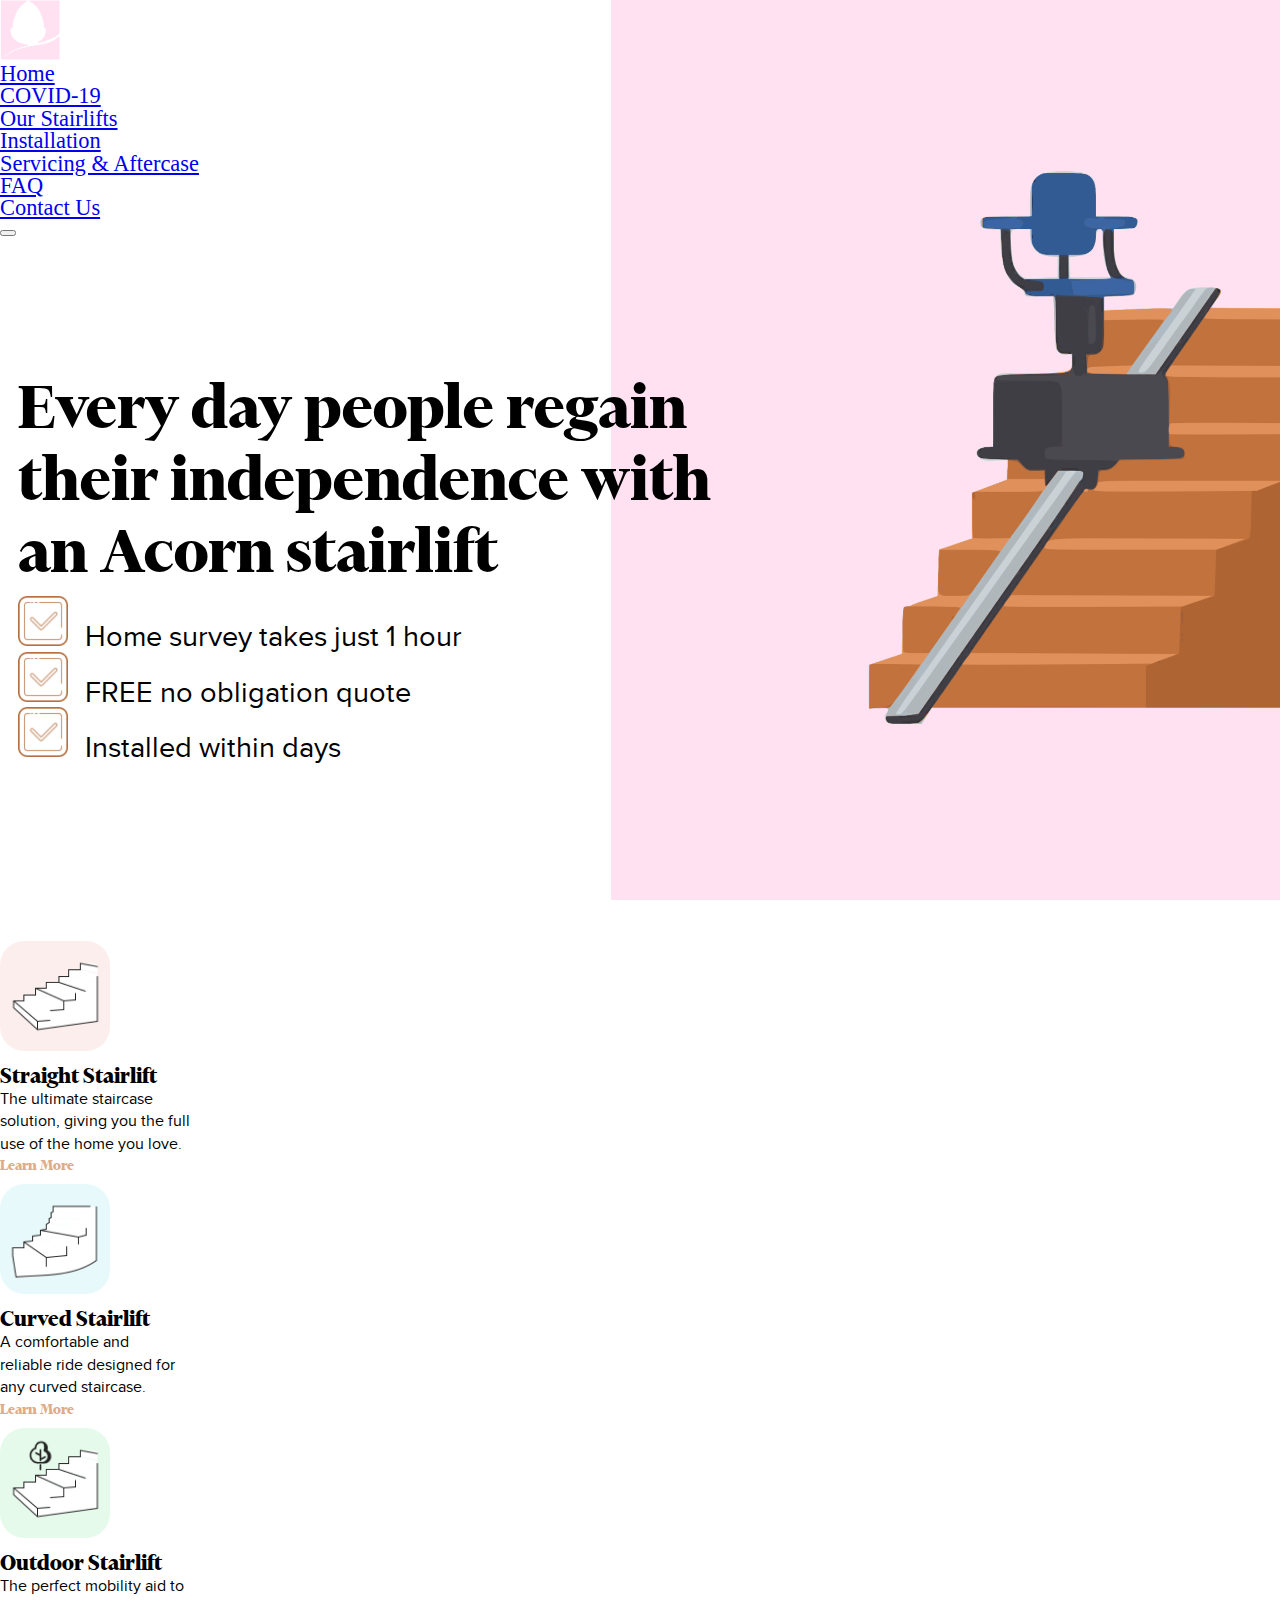
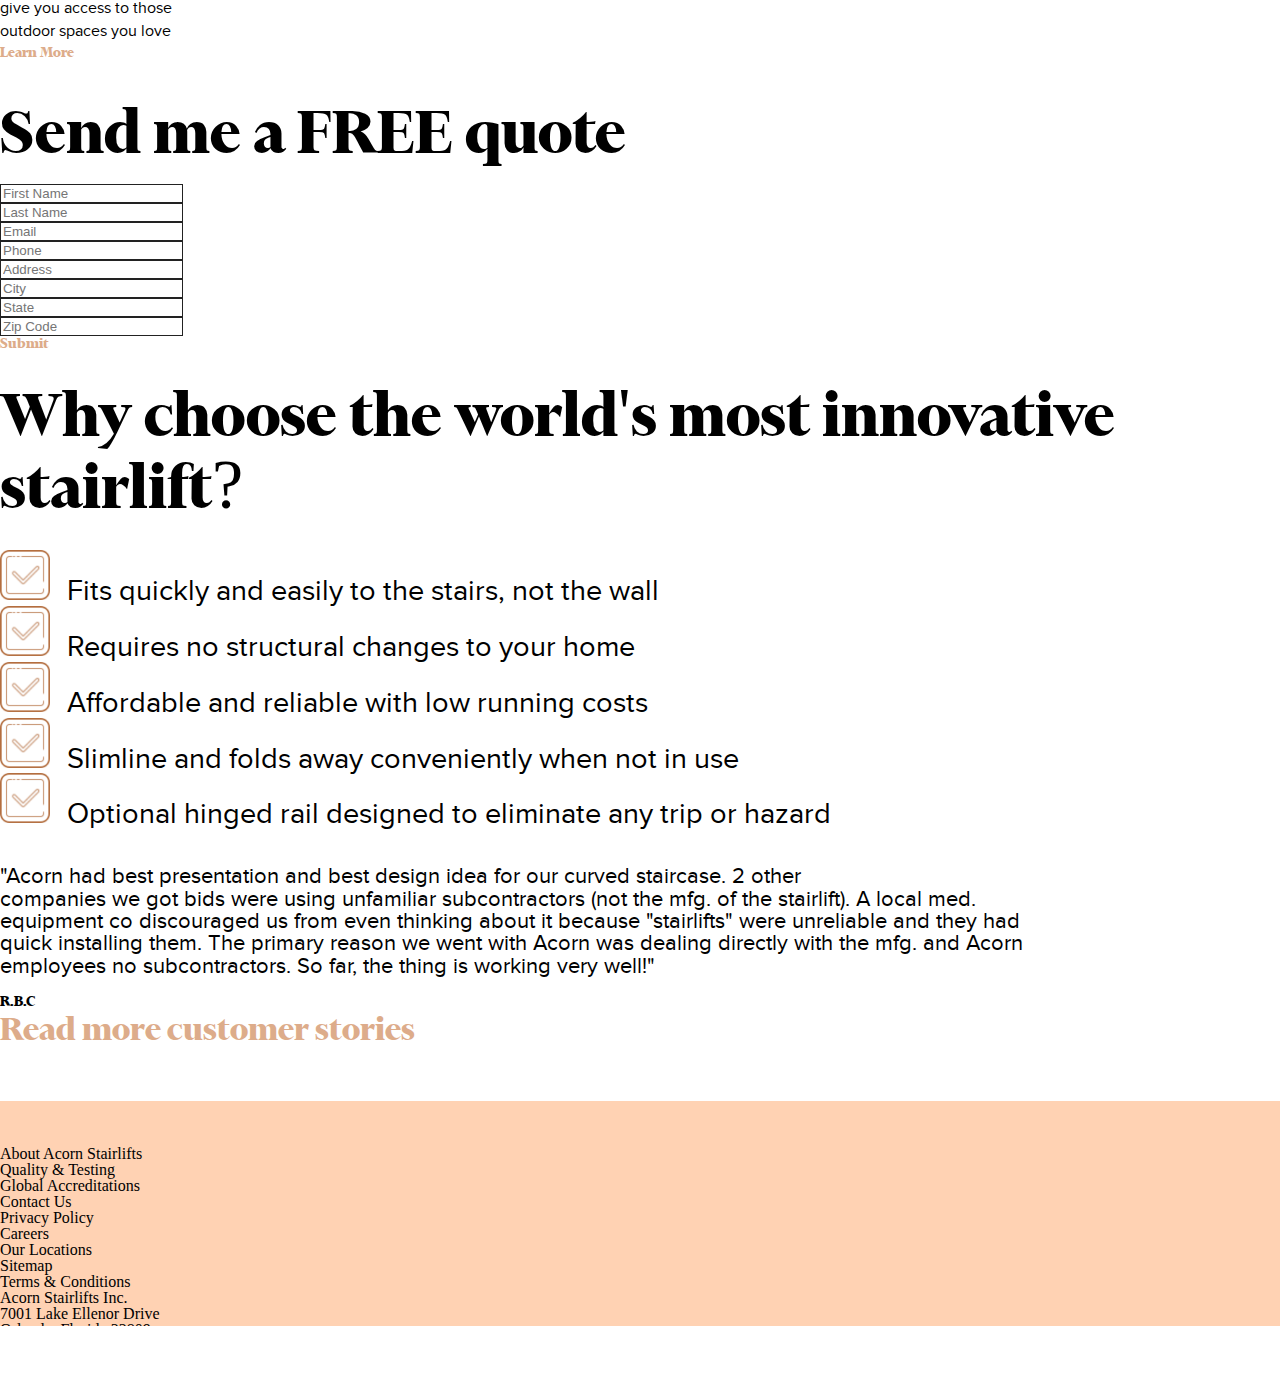
==== index.html @ dc30d9cb "initial commit" ====
<!DOCTYPE html>
<html lang="en">

<head>
    <meta charset="UTF-8">
    <meta name="viewport" content="width=device-width, initial-scale=1.0">
    <link rel="stylesheet" href="reset.css">
    <link rel="stylesheet" href="https://stackpath.bootstrapcdn.com/bootstrap/4.5.0/css/bootstrap.min.css"
        integrity="sha384-9aIt2nRpC12Uk9gS9baDl411NQApFmC26EwAOH8WgZl5MYYxFfc+NcPb1dKGj7Sk" crossorigin="anonymous">
    <link rel="stylesheet" href="style.css">
    <title>Acorns Stairlifts</title>
</head>

<body>

    <div class="jumbotron jumbotron-fluid">
        <nav class="navbar navbar-expand-xl navbar-light">
            <div class="d-flex w-50 order-0">
                <a class="navbar-brand mr-1" href="#">
                    <img src="./img/assets/acorn-logo-alt-2-white.png" width="60" alt="" srcset="">
                </a>
            </div>
            <div class="navbar-collapse collapse justify-content-center order-2 w-100" id="collapsingNavbar">
                <ul class="navbar-nav">
                    <li class="nav-item active">
                        <a class="nav-link" href="javascript:;">Home</a>
                    </li>
                    <li class="nav-item">
                        <a class="nav-link text-nowrap" href="javascript:;">COVID-19</a>
                    </li>
                    <li class="nav-item">
                        <a class="nav-link text-nowrap" href="javascript:;">Our Stairlifts</a>
                    </li>
                    <li class="nav-item">
                        <a class="nav-link text-nowrap" href="javascript:;">Installation</a>
                    </li>
                    <li class="nav-item">
                        <a class="nav-link text-nowrap" href="javascript:;">Servicing & Aftercase</a>
                    </li>
                    <li class="nav-item">
                        <a class="nav-link text-nowrap" href="javascript:;">FAQ</a>
                    </li>
                    <li class="nav-item">
                        <a class="nav-link text-nowrap" href="javascript:;">Contact Us</a>
                    </li>
                </ul>
            </div>
            <div class="navbar-text small text-truncate mt-1 w-50 text-right order-1 order-md-last">
                <!-- always show -->
                <button class="navbar-toggler" type="button" data-toggle="collapse" data-target="#collapsingNavbar">
                    <span class="navbar-toggler-icon"></span>
                </button>
            </div>
        </nav>

        <div class="container hero-heading">
            <h1 class="display-4 hero-copy">
                Every day people regain <br>
                their independence with <br>
                an Acorn stairlift
            </h1>
            <div class="hero-list">
                <p class="list lead"> <img class="checkbox-img" src="./img/assets/checkbox.png" width="50" alt=""
                        srcset=""> Home survey takes
                    just 1 hour</p>
                <p class="list lead"> <img class="checkbox-img" src="./img/assets/checkbox.png" width="50" alt=""
                        srcset=""> FREE no obligation
                    quote</p>
                <p class="list lead"> <img class="checkbox-img" src="./img/assets/checkbox.png" width="50" alt=""
                        srcset=""> Installed within
                    days</p>
            </div>

        </div>

    </div>

    <div class="container text-center stair-icons">
        <div class="row">
            <div class="col-sm stair-desc">
                <img class="stair-icon-img" src="./img/assets/straight-stair-icon.png" width="110" alt="" srcset="">
                <br>
                <h3 class="stair-heading">Straight Stairlift</h3>
                <p class="icon-text">
                    The ultimate staircase <br>
                    solution, giving you the full <br>
                    use of the home you love.
                </p>
                <h4 class="stair-learn-more">Learn More</h4>
            </div>
            <div class="col-sm stair-desc">
                <img class="stair-icon-img" src="./img/assets/curved-stair-icon.png" width="110" alt="" srcset="">
                <br>
                <h3 class="stair-heading">Curved Stairlift</h3>
                <p class="icon-text">
                    A comfortable and <br>
                    reliable ride designed for <br>
                    any curved staircase.
                </p>
                <h4 class="stair-learn-more">Learn More</h4>
            </div>
            <div class="col-sm stair-desc">
                <img class="stair-icon-img" src="./img/assets/outdoor-stair-icon.png" width="110" alt="" srcset="">
                <br>
                <h3 class="stair-heading">Outdoor Stairlift</h3>
                <p class="icon-text">
                    The perfect mobility aid to <br>
                    give you access to those <br>
                    outdoor spaces you love
                </p>
                <h4 class="stair-learn-more">Learn More</h4>
            </div>
        </div>
    </div>

    <div class="container quote-form">
        <h1 class="text-center form-heading">Send me a FREE quote</h1>
        <br>
        <form>

            <div class="row">

                <div class="form-group col-sm">
                    <input type="name" class="form-control" placeholder="First Name">
                </div>
                <div class="form-group col-sm">
                    <input type="name" class="form-control" placeholder="Last Name">
                </div>

            </div>

            <div class="row">

                <div class="form-group col-sm">
                    <input type="email" class="form-control" placeholder="Email">
                </div>
                <div class="form-group col-sm">
                    <input type="phone" class="form-control" placeholder="Phone">
                </div>

            </div>

            <div class="row">

                <div class="form-group col-sm">
                    <input type="address" class="form-control" placeholder="Address">
                </div>

            </div>

            <div class="row">

                <div class="form-group col-sm">
                    <input type="" class="form-control" placeholder="City">
                </div>
                <div class="form-group col-sm">
                    <input type="" class="form-control" placeholder="State">
                </div>
                <div class="form-group col-sm">
                    <input type="" class="form-control" placeholder="Zip Code">
                </div>

            </div>

            <div class="text-center">
                <h4 class="stair-learn-more">Submit</h4>
            </div>

        </form>
    </div>

    <div class="why-choose">

        <h1 class="text-center why-copy">Why choose the world's most innovative stairlift?</h1>

        <div class="container text-center why-list">

            <div style="display: inline-block; text-align: left;">
                <p class="list lead"> <img class="checkbox-img" src="./img/assets/checkbox.png" width="50" alt="" srcset=""> Fits quickly and
                    easily to the stairs, not the wall</p>
                <p class="list lead"> <img class="checkbox-img" src="./img/assets/checkbox.png" width="50" alt="" srcset=""> Requires no
                    structural changes to your home</p>
                <p class="list lead"> <img class="checkbox-img" src="./img/assets/checkbox.png" width="50" alt="" srcset=""> Affordable and
                    reliable with low running costs</p>
                <p class="list lead"> <img class="checkbox-img" src="./img/assets/checkbox.png" width="50" alt="" srcset=""> Slimline and
                    folds away conveniently when not in use</p>
                <p class="list lead"> <img class="checkbox-img" src="./img/assets/checkbox.png" width="50" alt="" srcset=""> Optional hinged
                    rail designed to eliminate any trip or hazard</p>
            </div>

        </div>

    </div>

    <div class="container text-center quote-div">

        <div style="display: inline-block; text-align: left;">
            <p class="quote-text"> "Acorn had best presentation and best design idea for our curved staircase. 2 other
                <br>
                companies we got bids were using unfamiliar subcontractors (not the mfg. of the stairlift). A local med.
                <br>
                equipment co discouraged us from even thinking about it because "stairlifts" were unreliable and they
                had <br>
                quick installing them. The primary reason we went with Acorn was dealing directly with the mfg. and
                Acorn <br>
                employees no subcontractors. So far, the thing is working very well!" </p>
            <br>
            <h4>R.B.C</h4>
        </div>

        <h1 class="read-more-customer">Read more customer stories</h1>

    </div>

    <div class="footer">

        <div class="container">

            <div class="row footer-text">
                <div class="col-sm">
                    <ul>
                        <li>About Acorn Stairlifts</li>
                        <li>Quality & Testing</li>
                        <li>Global Accreditations</li>
                        <li>Contact Us</li>
                    </ul>
                </div>
                <div class="col-sm">
                    <ul>
                        <li>Privacy Policy</li>
                        <li>Careers</li>
                        <li>Our Locations</li>
                        <li>Sitemap</li>
                        <li>Terms & Conditions</li>
                    </ul>
                </div>
                <div class="col-sm">
                    <ul>
                        <li>Acorn Stairlifts Inc.</li>
                        <li>7001 Lake Ellenor Drive</li>
                        <li>Orlando, Florida 32809</li>
                        <li>USA</li>
                        <br>
                        <li>Toll-FREE: 1-866-873-6574</li>
                    </ul>
                </div>

            </div>

            
            
            





            
            




        </div>



    </div>

    <footer>

    </footer>




    <!-- JS, Popper.js, and jQuery -->
    <script src="https://code.jquery.com/jquery-3.5.1.slim.min.js"
        integrity="sha384-DfXdz2htPH0lsSSs5nCTpuj/zy4C+OGpamoFVy38MVBnE+IbbVYUew+OrCXaRkfj"
        crossorigin="anonymous"></script>
    <script src="https://cdn.jsdelivr.net/npm/popper.js@1.16.0/dist/umd/popper.min.js"
        integrity="sha384-Q6E9RHvbIyZFJoft+2mJbHaEWldlvI9IOYy5n3zV9zzTtmI3UksdQRVvoxMfooAo"
        crossorigin="anonymous"></script>
    <script src="https://stackpath.bootstrapcdn.com/bootstrap/4.5.0/js/bootstrap.min.js"
        integrity="sha384-OgVRvuATP1z7JjHLkuOU7Xw704+h835Lr+6QL9UvYjZE3Ipu6Tp75j7Bh/kR0JKI"
        crossorigin="anonymous"></script>
</body>

</html>
---- style.css ----
@font-face {
    font-family: financierDisplayBold;
    src: url(./fonts/financier-display-test-bold.woff);
}

@font-face {
    font-family: proximaNova;
    src: url(./fonts/proximanova-regular-webfont.woff);
}

h1, h2, h3, h4, h5, h6 {
    font-family: financierDisplayBold;
}

p {
    font-family: proximaNova;
}

/* bootstrap default is xs */

.jumbotron {
    background: #FFE1F2;
    padding: 0rem 1rem;
    margin-bottom: 1rem;
}

.hero-heading {
    padding-bottom: 10px;
}

.hero-copy {
    font-size: 3.4rem;
    line-height: 3.5rem;
}

.lead {
    font-size: 1.1rem;
    font-weight: 300;
}

.checkbox-img {
    margin-right: 10px;
    width: 40px;
}

.stair-desc {
    margin-bottom: 10px;
}

.stair-icons {
    padding: 25px 0;
}

.stair-icon-img {
    margin-bottom: 15px;
}

.stair-heading {
    font-size: 1.5rem;
}

.icon-text {
    font-size: 1.3rem;
    line-height: 1.4rem;
    margin-bottom: 0.2rem;
}

.stair-learn-more {
    color: #DDAC8A;
}

.form-heading, .why-copy, .read-more-customer {
    font-size: 2.3rem;
    line-height: 2.4rem;
}

.read-more-customer {
    color: #DDAC8A;
}

.quote-div {
    margin-top: 10px;
    margin-bottom: 25px;
}

.footer {
    background-color: #FFD2B3;
    height: 80vh;
}

.footer-text {
    padding-top: 5vh;
}

.nav-link {
    font-size: 1.6rem;
}

/* Extra large devices (large desktops, 1200px and up) */

@media (min-width: 1200px) {
    .nav-link {
        font-size: 1.4rem;
    }
    .jumbotron {
        padding: 0 0;
        background-image: url(./img/assets/hero-alt-3.png);
        background-size: cover;
        height: 100vh;
    }
    .hero-heading {
        padding: 15vh 2vh;
    }
    .hero-copy {
        font-size: 4.4rem;
        line-height: 4.5rem;
    }
    .hero-list {
        padding-top: 1vh;
    }
    .lead {
        font-size: 1.8rem !important;
    }
    .checkbox-img {
        margin-right: 10px;
    }
    .stair-icons {
        padding: 25px 0;
    }
    .stair-icon-img {
        margin-bottom: 10px;
    }
    .stair-heading {
        font-size: 1.5rem;
    }
    .icon-text {
        font-size: 1.3rem;
        line-height: 1.4rem;
        margin-bottom: 0.2rem;
    }
    .stair-learn-more {
        color: #DDAC8A;
    }
    .form-heading {
        font-size: 4.4rem;
        line-height: 4.5rem;
    }
    input, select, textarea {
        border: 1px solid #222222 !important;
        border-radius: 0px !important;
    }
    .form-control:focus {
        border-color: #DDAC8A !important;
        box-shadow: inset 0 1px 1px rgba(0, 0, 0, 0.075), 0 0 8px rgba(255, 0, 0, 0.6) !important;
        border-radius: 0px !important;
    }
    .why-choose, .why-list {
        padding-top: 3vh;
    }
    .why-copy {
        font-size: 4.4rem;
        line-height: 4.5rem;
    }
    .quote-div {
        padding-top: 3vh;
        padding-bottom: 3vh;
        ;
    }
    .quote-text {
        font-size: 1.4rem;
    }
    .read-more-customer {
        color: #DDAC8A;
    }
    .footer {
        background-color: #FFD2B3;
        height: 25vh;
    }
    .footer-text {
        padding-top: 5vh;
    }
    .container, .container-lg, .container-md, .container-sm, .container-xl {
        max-width: 1330px;
    }
    .quote-form {
        max-width: 900px;
    }
}

/* // Large devices (desktops, 992px and up) */

@media (min-width: 992px) {
    .jumbotron {
        padding: 0 0;
        background-image: url(./img/assets/hero-alt-3.png);
        background-size: cover;
        max-height: 100vh;
    }

}

/* // Medium devices (tablets, 768px and up) */

@media (min-width: 768px) {}

/* // Small devices (landscape phones, 576px and up) */

@media (min-width: 576px) {
    .checkbox-img {
        width: 50px;
    }

    .icon-text {
        font-size: 1rem;
        line-height: 1.4rem;
        margin-bottom: 0.2rem;
    }
    .footer {
        background-color: #FFD2B3;
        height: 25vh;
    }
}

/* for specific phones */

/* iphone 5/SE */
@media (width:320px) { 
    .hero-copy {
        font-size: 3.0rem;
        line-height: 3.1rem;
    }
 }

 /* iphone X */
 @media (width:375px) { 
    .footer {
        background-color: #FFD2B3;
        height: 60vh;
    }
 }

 /* iPad */
 @media (width:768px) { 
    .footer {
        background-color: #FFD2B3;
        height: 25vh;
    }
    .jumbotron {
        padding: 0 0;
        background-image: url(./img/assets/hero-alt-3-tablet.png);
        background-size: cover;
        max-height: 100vh;
    }
 }


  /* ilarge laptop */
  @media (width:1024px) { 
    .footer {
        background-color: #FFD2B3;
        height: 60vh;
    }
 }
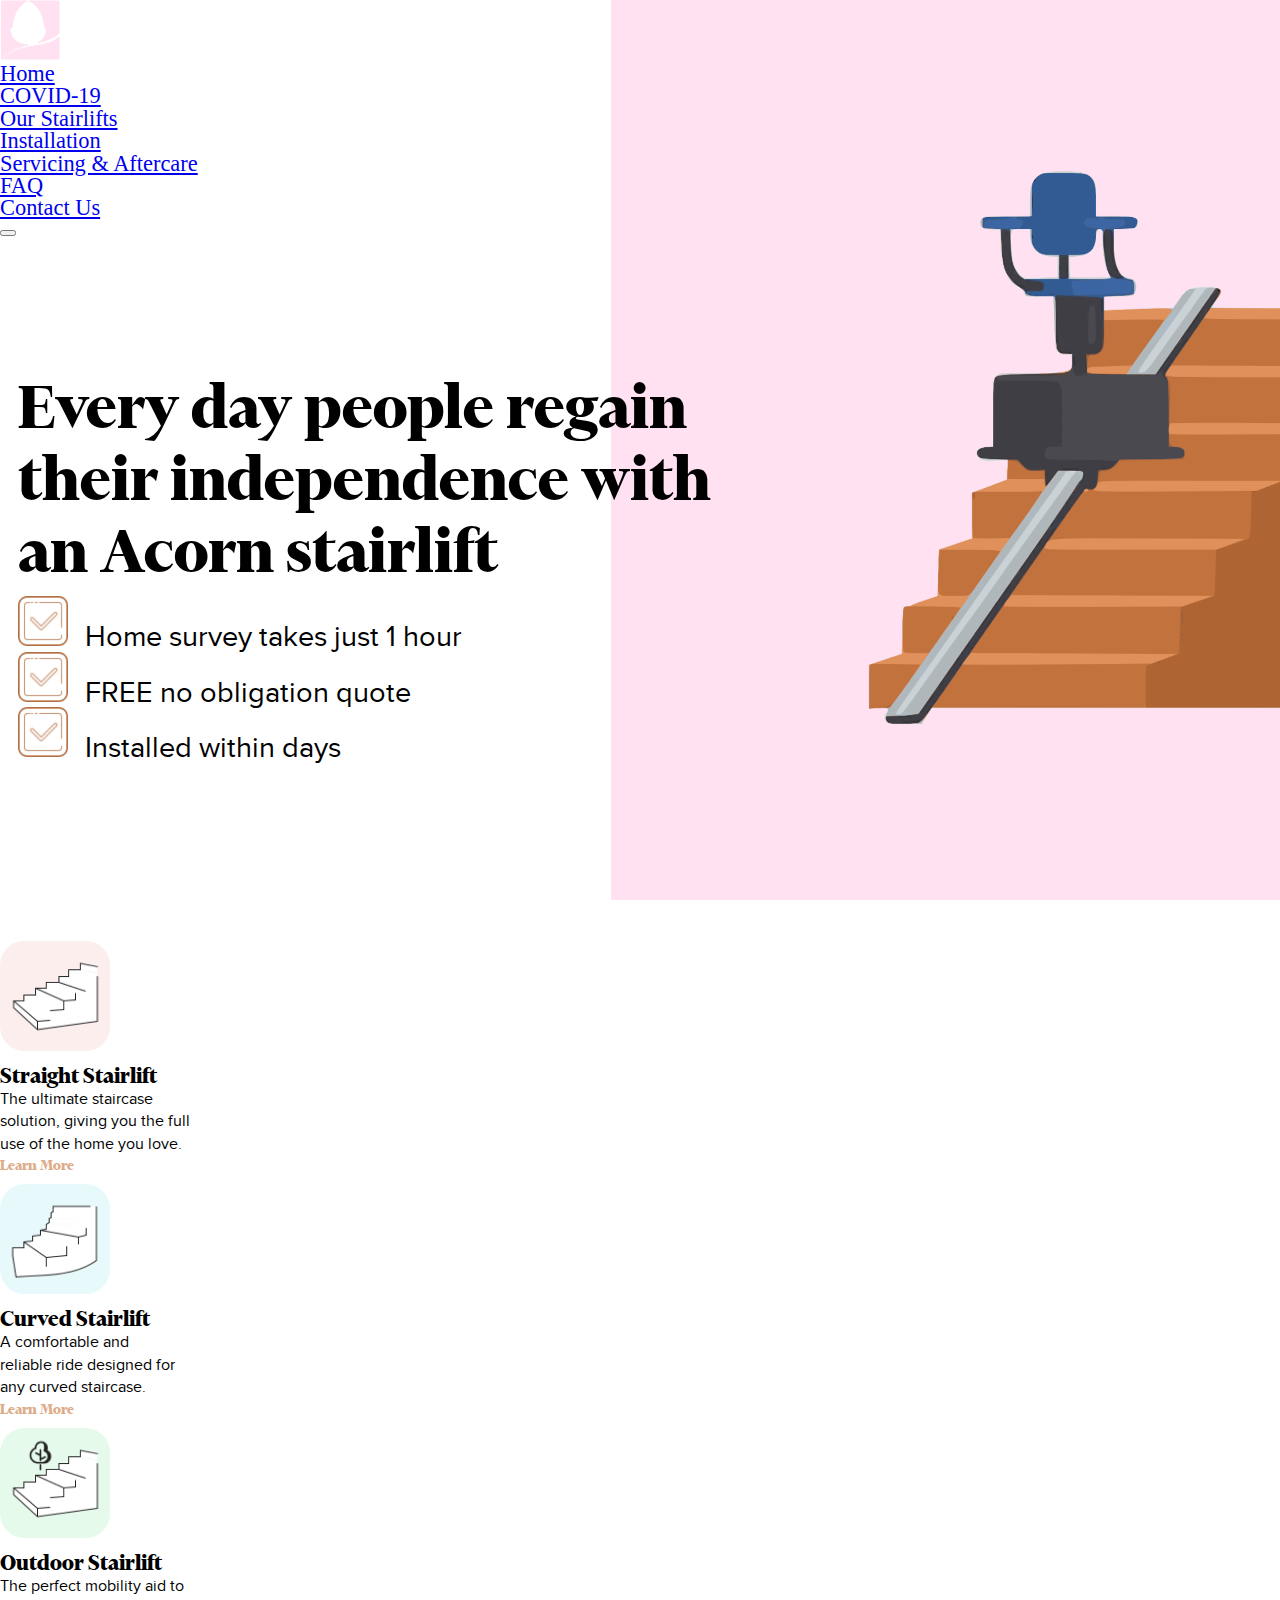
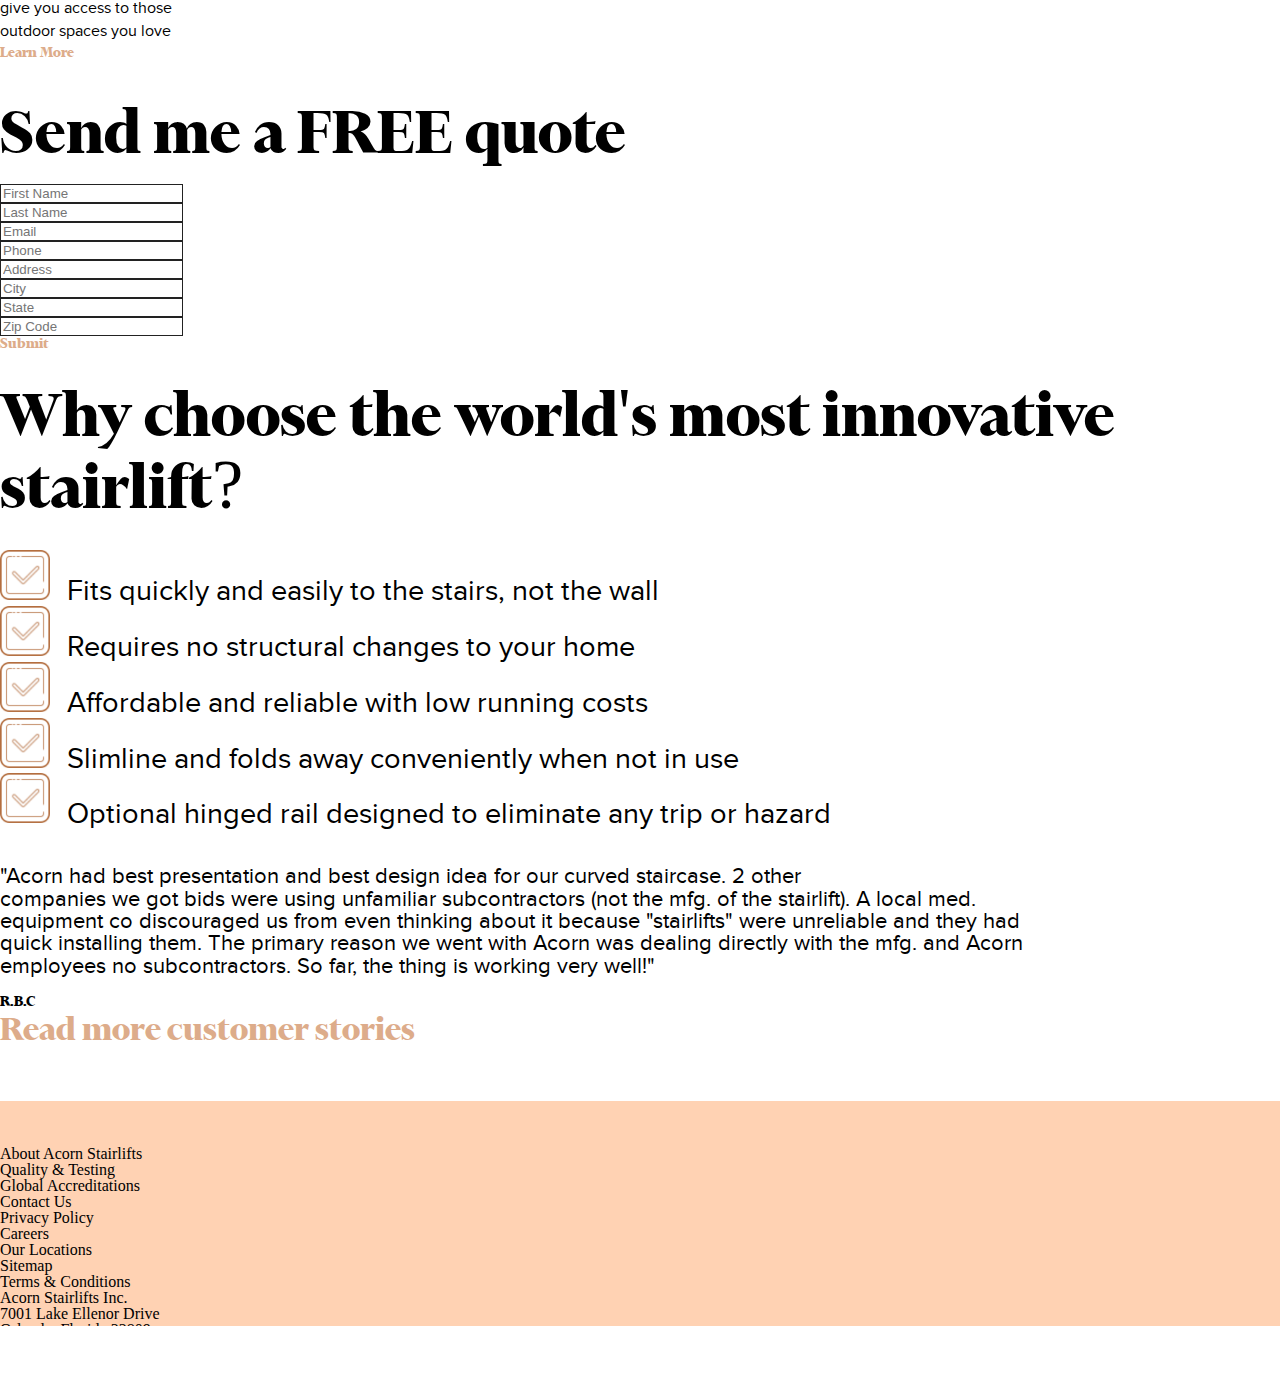
==== commit f9139127: "speling error" ====
--- a/index.html
+++ b/index.html
@@ -35,7 +35,7 @@
                         <a class="nav-link text-nowrap" href="javascript:;">Installation</a>
                     </li>
                     <li class="nav-item">
-                        <a class="nav-link text-nowrap" href="javascript:;">Servicing & Aftercase</a>
+                        <a class="nav-link text-nowrap" href="javascript:;">Servicing & Aftercare</a>
                     </li>
                     <li class="nav-item">
                         <a class="nav-link text-nowrap" href="javascript:;">FAQ</a>
--- a/style.css
+++ b/style.css
@@ -237,6 +237,12 @@
         background-color: #FFD2B3;
         height: 60vh;
     }
+    .jumbotron {
+        height: 100vh;
+    }
+    .hero-heading{
+        padding-top: 20px;
+    }
  }
 
  /* iPad */
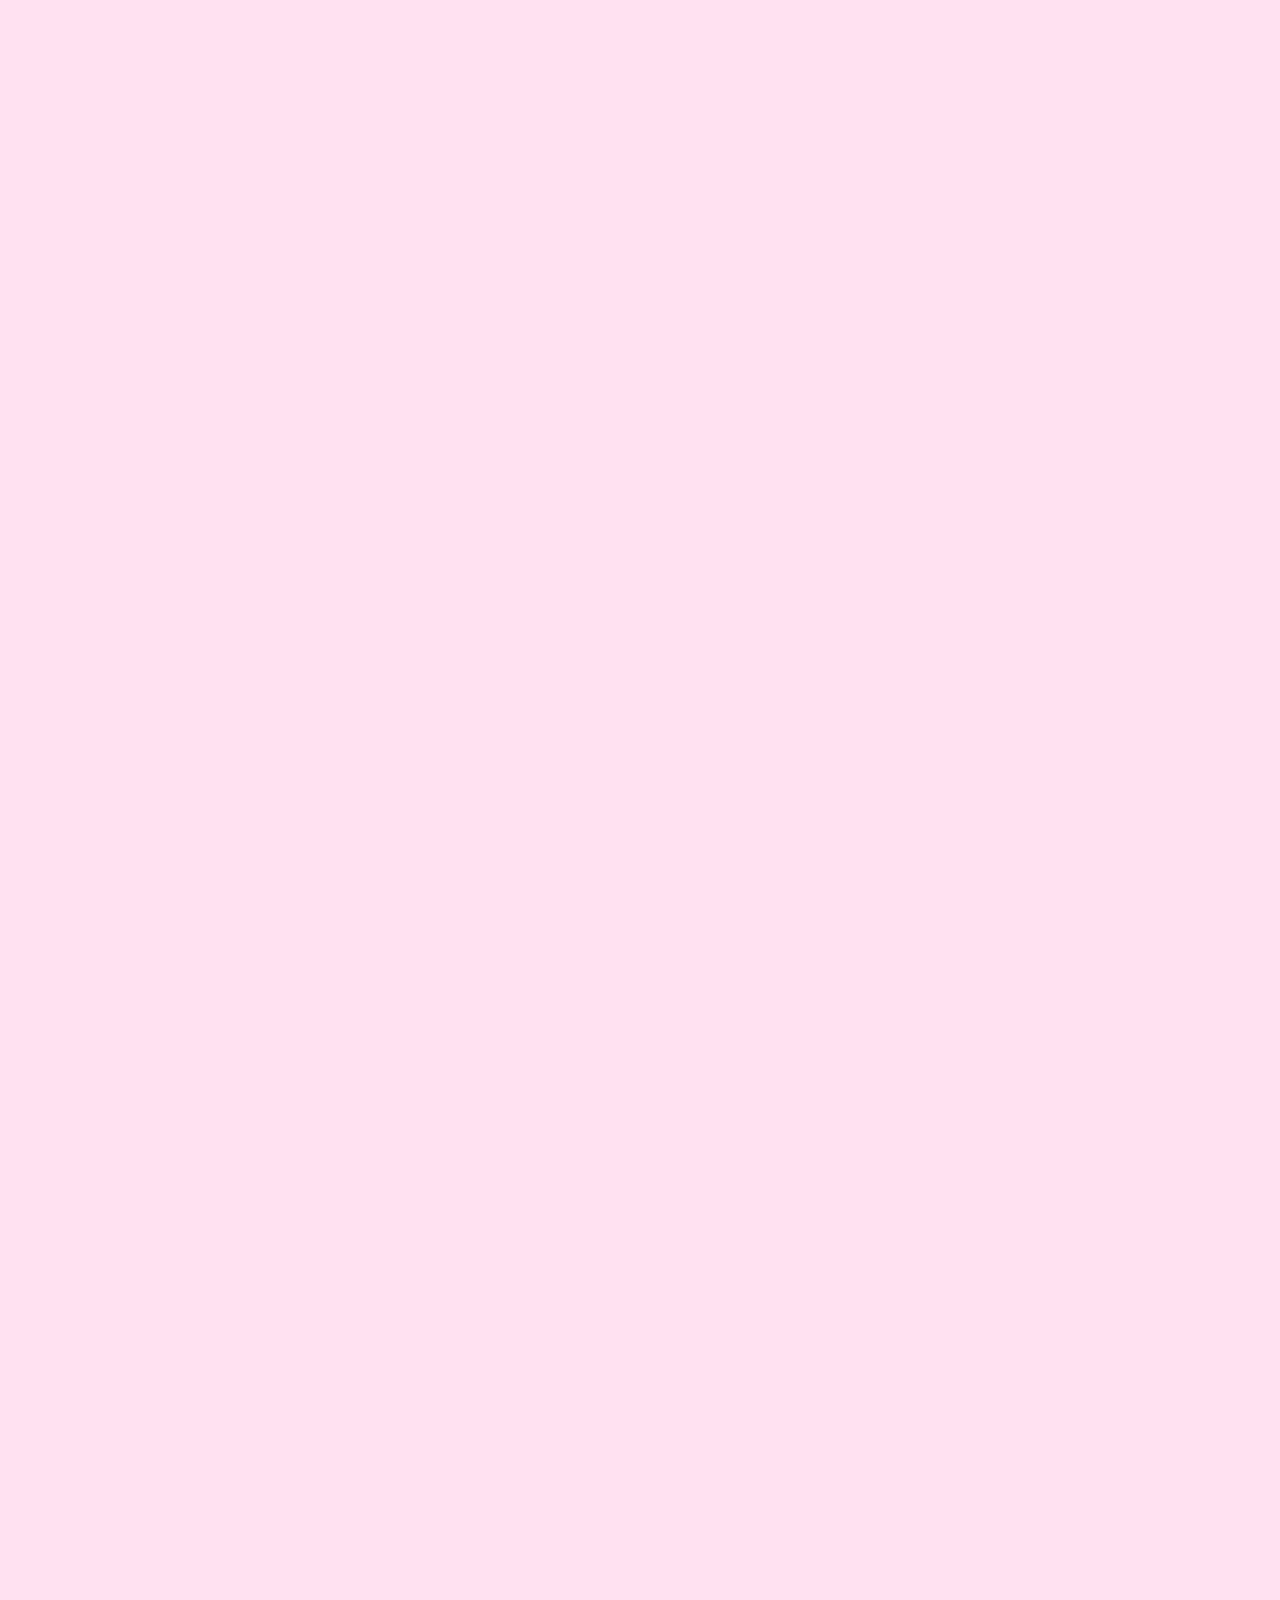
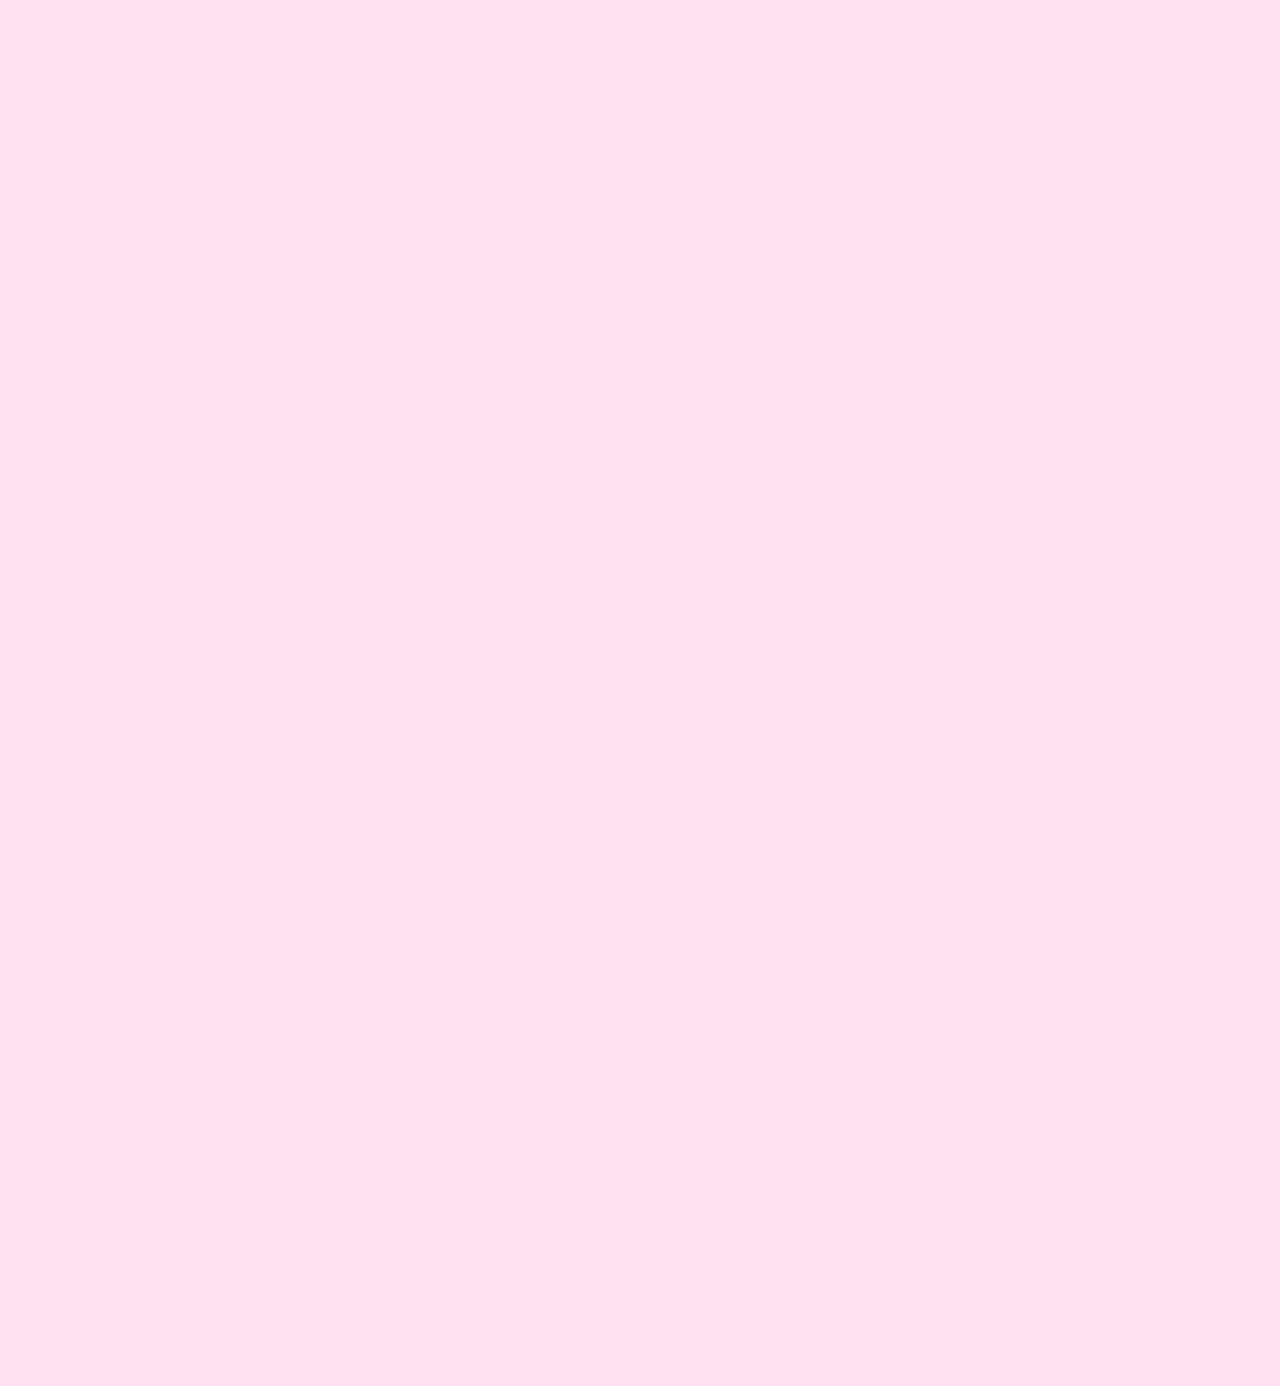
==== commit a1fda260: "added fade in load" ====
--- a/index.html
+++ b/index.html
@@ -12,6 +12,7 @@
 </head>
 
 <body>
+    <script>document.body.className += ' fade-out';</script>
 
     <div class="jumbotron jumbotron-fluid">
         <nav class="navbar navbar-expand-xl navbar-light">
@@ -176,15 +177,20 @@
         <div class="container text-center why-list">
 
             <div style="display: inline-block; text-align: left;">
-                <p class="list lead"> <img class="checkbox-img" src="./img/assets/checkbox.png" width="50" alt="" srcset=""> Fits quickly and
+                <p class="list lead"> <img class="checkbox-img" src="./img/assets/checkbox.png" width="50" alt=""
+                        srcset=""> Fits quickly and
                     easily to the stairs, not the wall</p>
-                <p class="list lead"> <img class="checkbox-img" src="./img/assets/checkbox.png" width="50" alt="" srcset=""> Requires no
+                <p class="list lead"> <img class="checkbox-img" src="./img/assets/checkbox.png" width="50" alt=""
+                        srcset=""> Requires no
                     structural changes to your home</p>
-                <p class="list lead"> <img class="checkbox-img" src="./img/assets/checkbox.png" width="50" alt="" srcset=""> Affordable and
+                <p class="list lead"> <img class="checkbox-img" src="./img/assets/checkbox.png" width="50" alt=""
+                        srcset=""> Affordable and
                     reliable with low running costs</p>
-                <p class="list lead"> <img class="checkbox-img" src="./img/assets/checkbox.png" width="50" alt="" srcset=""> Slimline and
+                <p class="list lead"> <img class="checkbox-img" src="./img/assets/checkbox.png" width="50" alt=""
+                        srcset=""> Slimline and
                     folds away conveniently when not in use</p>
-                <p class="list lead"> <img class="checkbox-img" src="./img/assets/checkbox.png" width="50" alt="" srcset=""> Optional hinged
+                <p class="list lead"> <img class="checkbox-img" src="./img/assets/checkbox.png" width="50" alt=""
+                        srcset=""> Optional hinged
                     rail designed to eliminate any trip or hazard</p>
             </div>
 
@@ -247,23 +253,7 @@
 
             </div>
 
-            
-            
-            
-
-
-
-
-
-            
-            
-
-
-
-
-        </div>
-
-
+        </div>
 
     </div>
 
@@ -284,6 +274,12 @@
     <script src="https://stackpath.bootstrapcdn.com/bootstrap/4.5.0/js/bootstrap.min.js"
         integrity="sha384-OgVRvuATP1z7JjHLkuOU7Xw704+h835Lr+6QL9UvYjZE3Ipu6Tp75j7Bh/kR0JKI"
         crossorigin="anonymous"></script>
+    <script>
+        $(function () {
+            $('body').removeClass('fade-out');
+        });
+    </script>
+
 </body>
 
 </html>--- a/style.css
+++ b/style.css
@@ -1,3 +1,16 @@
+body {
+    opacity: 1;
+    transition: 1s opacity;
+}
+body.fade-out {
+    opacity: 0;
+    transition: none;
+}
+
+html{
+    background: #FFE1F2;
+}
+
 @font-face {
     font-family: financierDisplayBold;
     src: url(./fonts/financier-display-test-bold.woff);
